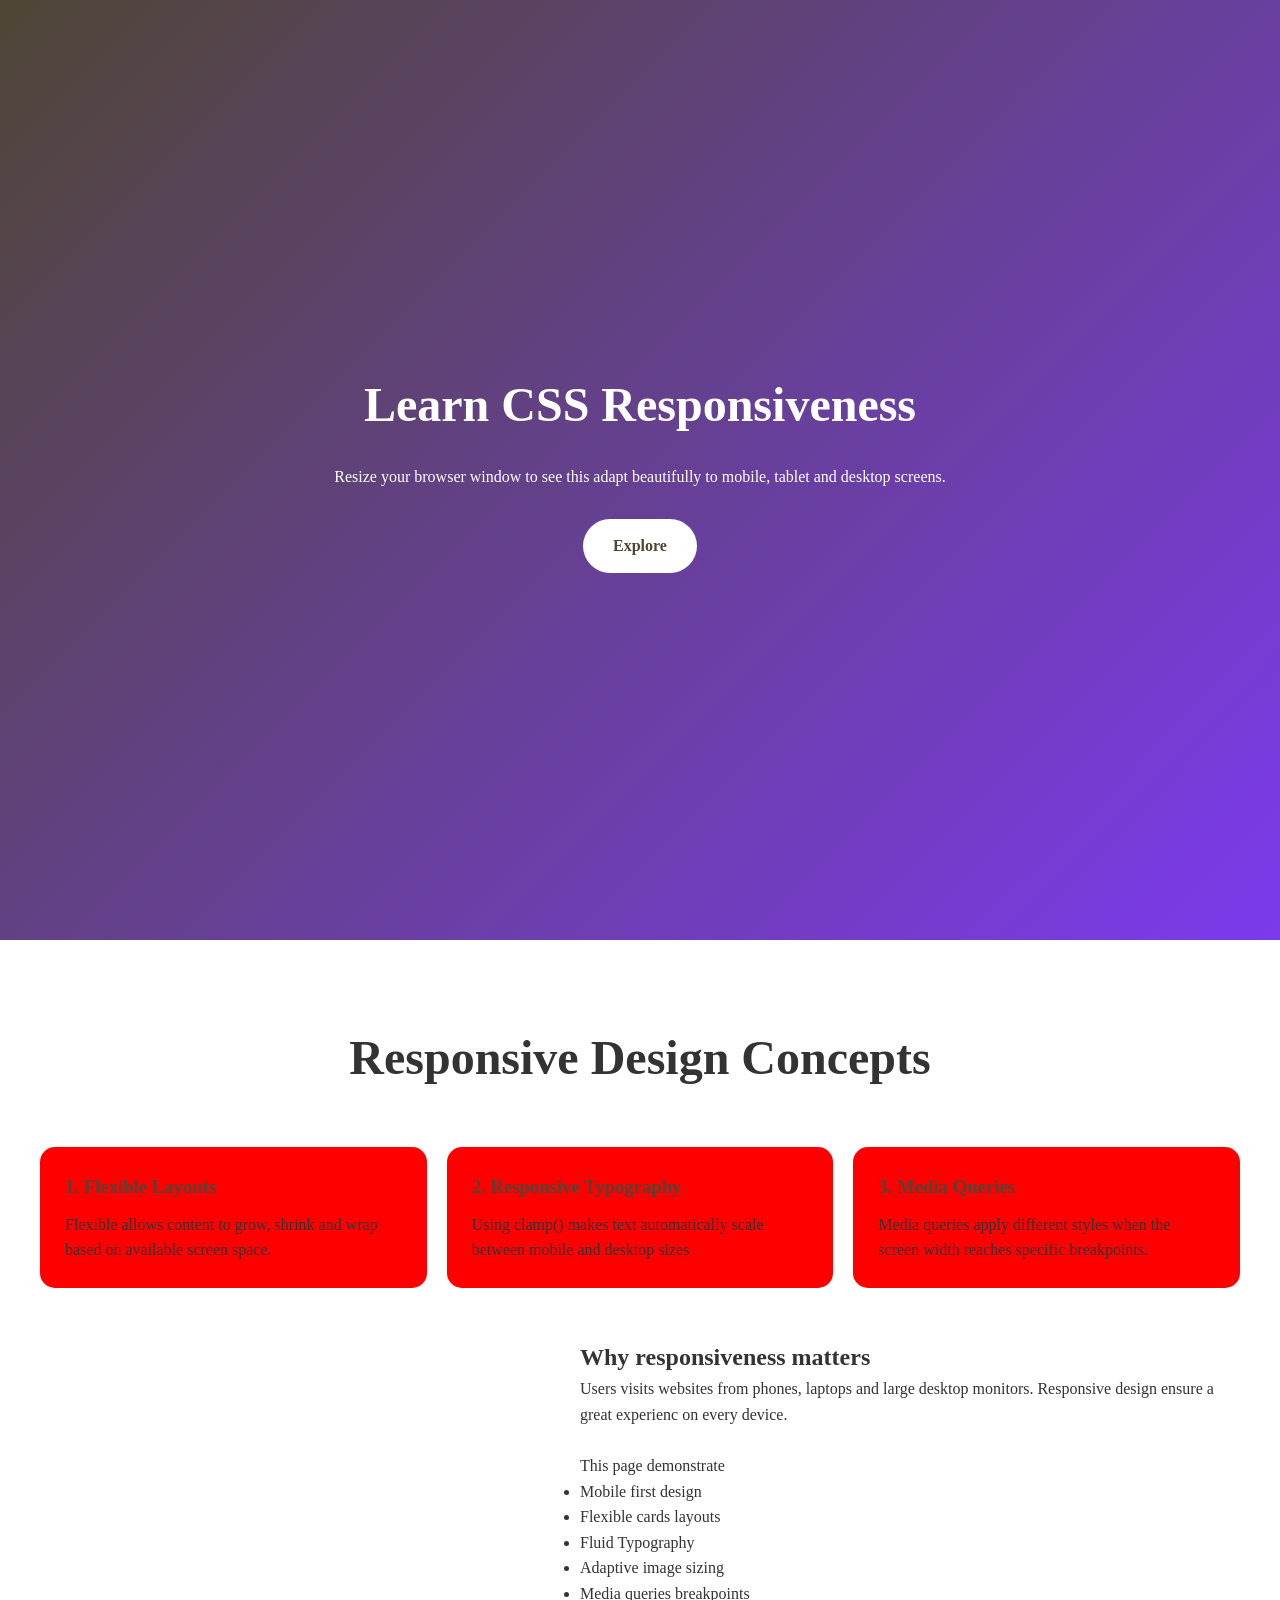
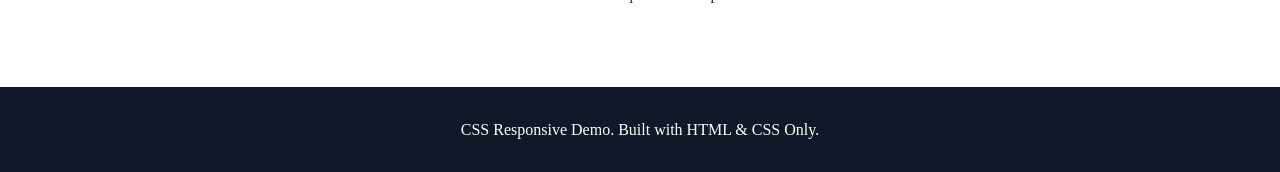
==== index.html @ 7b41ad5d "Updated" ====
<!DOCTYPE html>
<html lang="en">
<head>
    <meta charset="UTF-8">
    <meta name="viewport" content="width=device-width, initial-scale=1.0">
    <title>Responsive Website</title>
    <link rel="stylesheet" href="style.css">
    <link rel="shortcut icon" href="logo.png" type="image/x-icon">
</head>
<body>
    <section class="hero">
        <div class="hero-content">
            <h1>Learn CSS Responsiveness</h1>
            <p>Resize your browser window to see this adapt
                beautifully to mobile, tablet and desktop screens.
            </p>
            <a href="#learn" class="btn">Explore</a>
        </div>
         </section>

        <section class="section" id="learn">
            <h2 class="section-title">Responsive Design Concepts</h2>
            <div class="cards">
                <div class="card">
                    <h3>1. Flexible Layouts</h3>
                    <p>Flexible allows content to grow, shrink and wrap based on available
                        screen space.
                    </p>
                </div>
                <div class="card">
                    <h3>2. Responsive Typography</h3>
                    <p>Using clamp() makes text automatically scale between mobile and desktop sizes</p>
                </div>
                <div class="card">
                    <h3>3. Media Queries</h3>
                    <p>Media queries apply different styles when the screen width reaches specific breakpoints.</p>
                </div>
            </div>
            <div class="image-section">
                <img src="https://media.istockphoto.com/id/1075599562/photo/programmer-working-with-program-code.jpg?s=1024x1024&w=is&k=20&c=R9Be5UlsTmSki_Bqxqedt-65U_mNMsVQzOpECKvawDs=" alt="">
                <div class="text">
                    <h2>Why responsiveness matters</h2>
                    <p>Users visits websites from phones, laptops and large desktop monitors.
                        Responsive design ensure a great experienc on every device.
                    </p>
                    <br>
                    <p>This page demonstrate</p>
                    <ul>
                        <li>Mobile first design</li>
                        <li>Flexible cards layouts</li>
                        <li>Fluid Typography</li>
                        <li>Adaptive image sizing</li>
                        <li>Media queries breakpoints</li>
                    </ul>
                </div>
            </div>
    </section>
    <footer>
        <p>CSS Responsive Demo. Built with HTML & CSS Only.</p>
    </footer>
</body>
</html>
---- style.css ----
*{
    margin: 0;
    padding: 0;
}
body{
    font-family: cursive;
    line-height: 1.6;
    color: #333;
}
.hero{
    height: 100vh;
    display: flex;
    align-items: center;
    justify-content: center;
    text-align: center;
    padding: 20px;
    background: linear-gradient(135deg, #4f4635, #7c3aed);
    color: white;
}
.hero-content{
    max-width: 800px;
}
.hero h1{
    font-size: 3rem;
    margin-bottom: 20px;
}
.hero p{
    font-size: 1rem;
    margin-bottom: 30px;
}
.btn{
    display: inline-block;
    padding: 14px 30px;
    background: white;
    color: #4f4635;
    text-decoration: none;
    font-weight: 700;
    border-radius: 50px;
}
.section{
    padding: 80px 20px;
    max-width: 1200px;
    margin: auto;
}
.section-title{
    text-align: center;
    margin-bottom: 50px;
    font-size: 3rem;
}
.cards{
    display: flex;
    gap: 20px;
}
.card{
    flex: 1;
    background: red;
    padding: 25px;
    border-radius: 15px;
    box-shadow: 0 5px 15px rgba(0, 0, 0 0.8);
}
.card h3{
    margin-bottom: 10px;
    color: #4f4635;
}
.image-section{
    display: flex;
    align-items: center;
    gap: 40px;
    margin-top: 50px;
}
.image-section img{
    width: 100%;
    max-width: 500px;
    border-radius: 15px;
}
footer{
    background: #111827;
    color: white;
    text-align: center;
    padding: 30px;
}
@media (max-width:768px) {
    .image-section{
        flex-direction: column;
    }
    .cards{
        flex-direction: column;
    }
    body{
        overflow-x: hidden;
    }
}
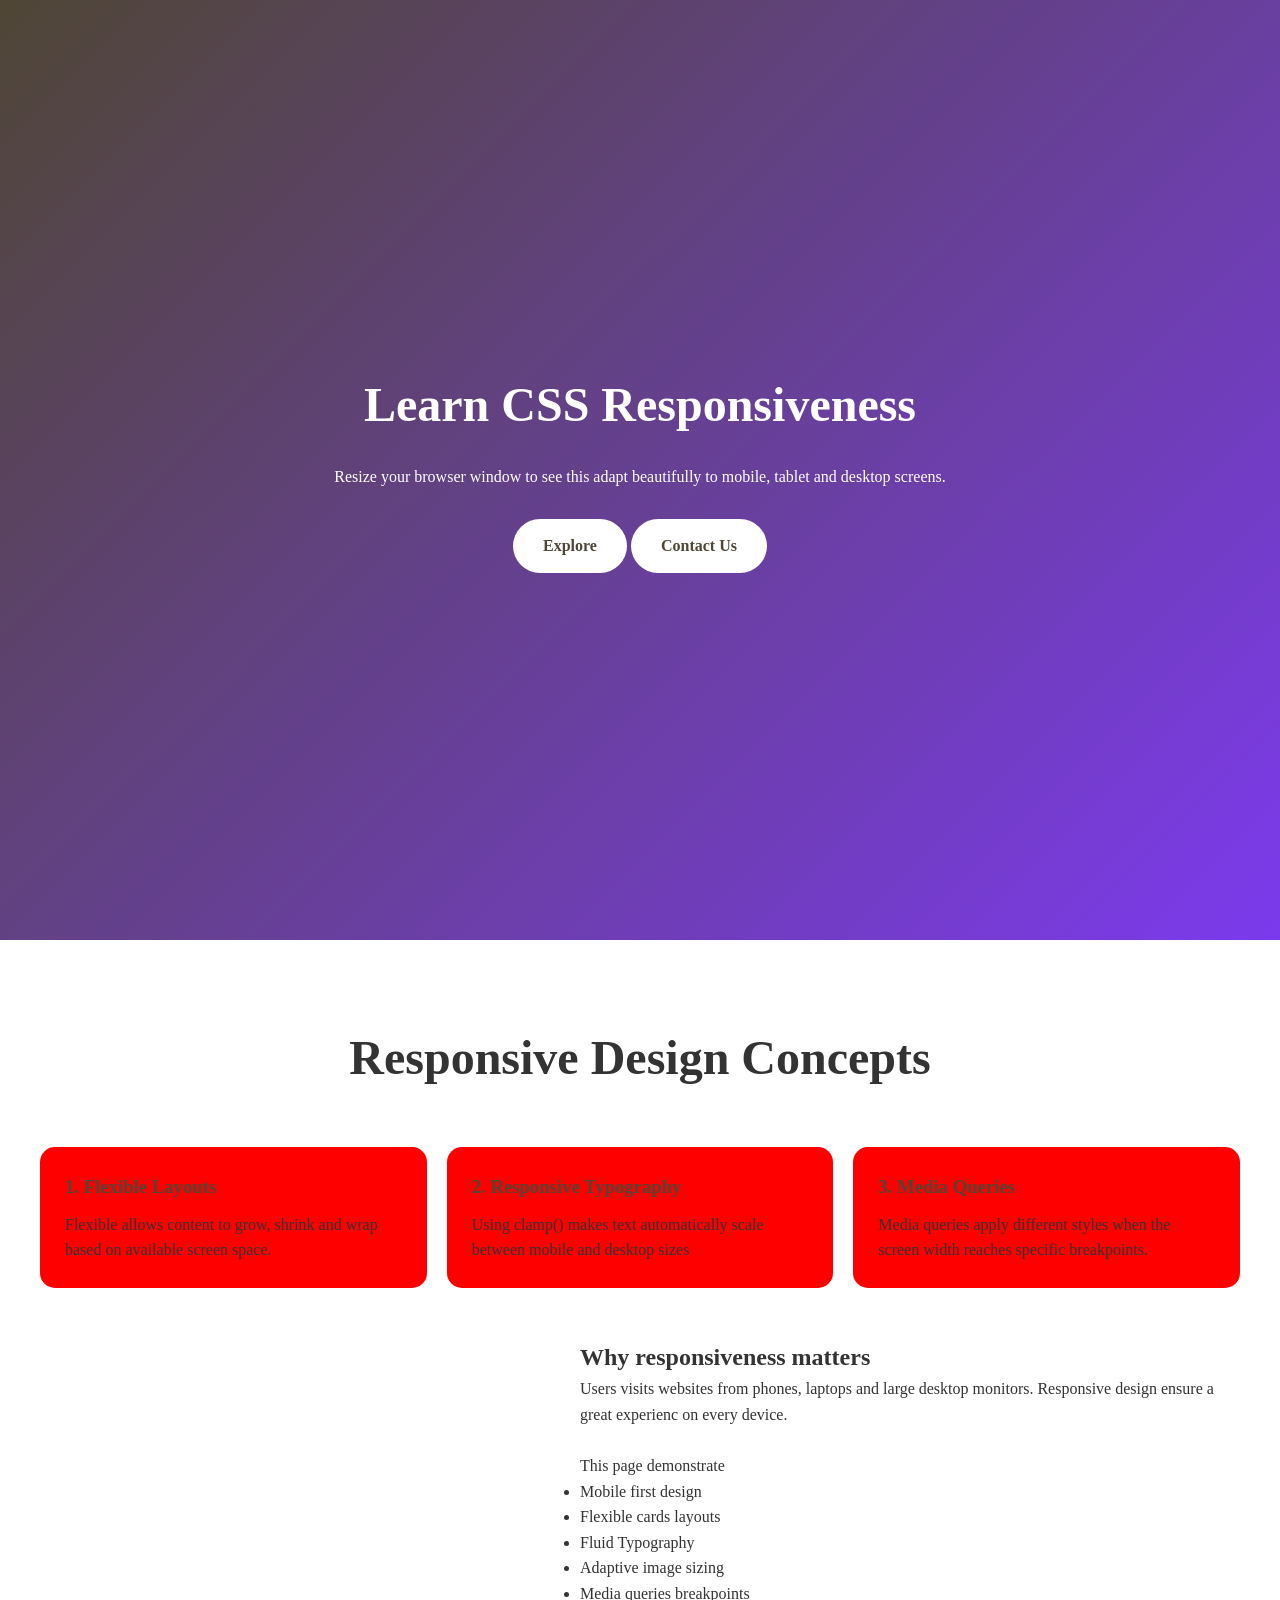
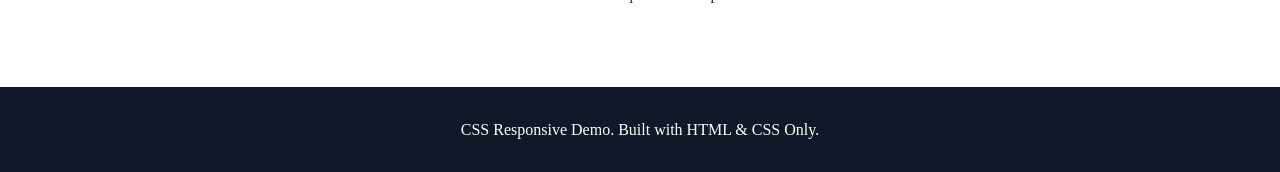
==== commit a7153f71: "updated" ====
--- a/index.html
+++ b/index.html
@@ -15,6 +15,7 @@
                 beautifully to mobile, tablet and desktop screens.
             </p>
             <a href="#learn" class="btn">Explore</a>
+            <a href="#contact.html" class="btn">Contact Us</a>
         </div>
          </section>
 
--- a/style.css
+++ b/style.css
@@ -90,3 +90,77 @@
         overflow-x: hidden;
     }
 }
+.container{
+    width: 90%;
+    max-width: 1200px;
+    margin: auto;
+    padding: 60px 0;
+}
+.section-title{
+    text-align: center;
+    margin-bottom: 50px;
+}
+.section-title h1{
+    font-size: 3rem;
+}
+.section-title p{
+    color: #030303;
+    font-size: 1.6rem;
+    max-width: 800px;
+    margin: auto;
+}
+.contact-wrapper{
+    display: grid;
+    grid-template-columns: repeat(auto-fit, minmax(300px, 1fr));
+    gap: 30px;
+}
+.contact-card, .contact-card2{
+    background: rgba(255, 255, 255, 0.08);
+    border: 1px solid rgba(255, 255, 255, 0.1);
+    border-radius: 20px;
+    padding: 30px;
+    box-shadow: 0 15px 40px rgba(0, 0, 0, 0.3);
+}
+.info-item{
+    display: flex;
+    gap: 15px;
+    margin-bottom: 25px;
+}
+.icon{
+    width: 50px;
+    height: 50px;
+    background: #2563eb;
+    border-radius: 50%;
+    align-items: center;
+    justify-content: center;
+    font-size: 20px;
+}
+.info-item h3{
+    margin-bottom: 5px;
+}
+.info-item p{
+    color: #7c3aed;
+}
+form{
+    display: flex;
+    flex-direction: column;
+    gap: 15px;
+}
+input, textarea{
+    width: 95%;
+    padding: 15px;
+    border: none;
+    border-radius: 12px;
+    background: rgba(0, 0, 0, 0.1);
+    color: white;
+    outline: none;
+}
+button{
+    padding: 15px;
+    border: none;
+    border-radius: 12px;
+    background: #2563eb;
+    color: white;
+    font-size: 16px;
+    cursor: pointer;
+}
